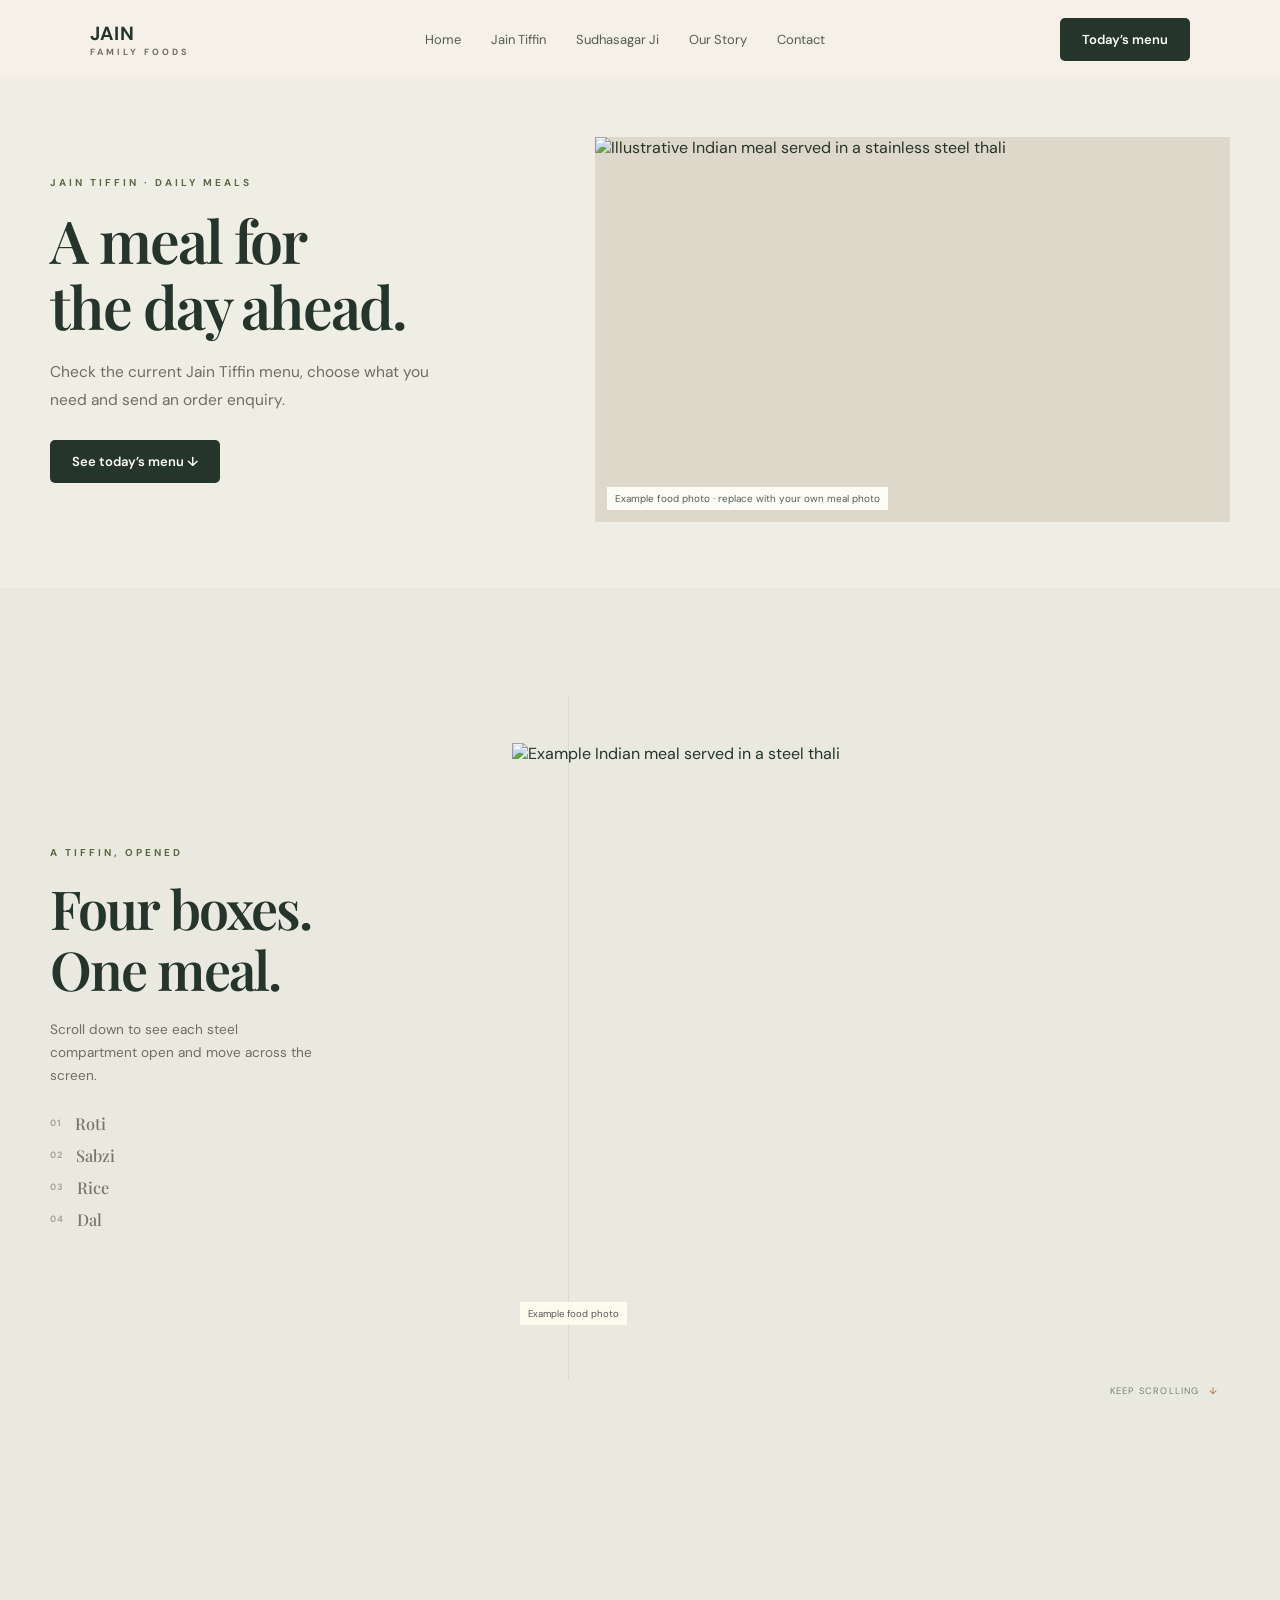
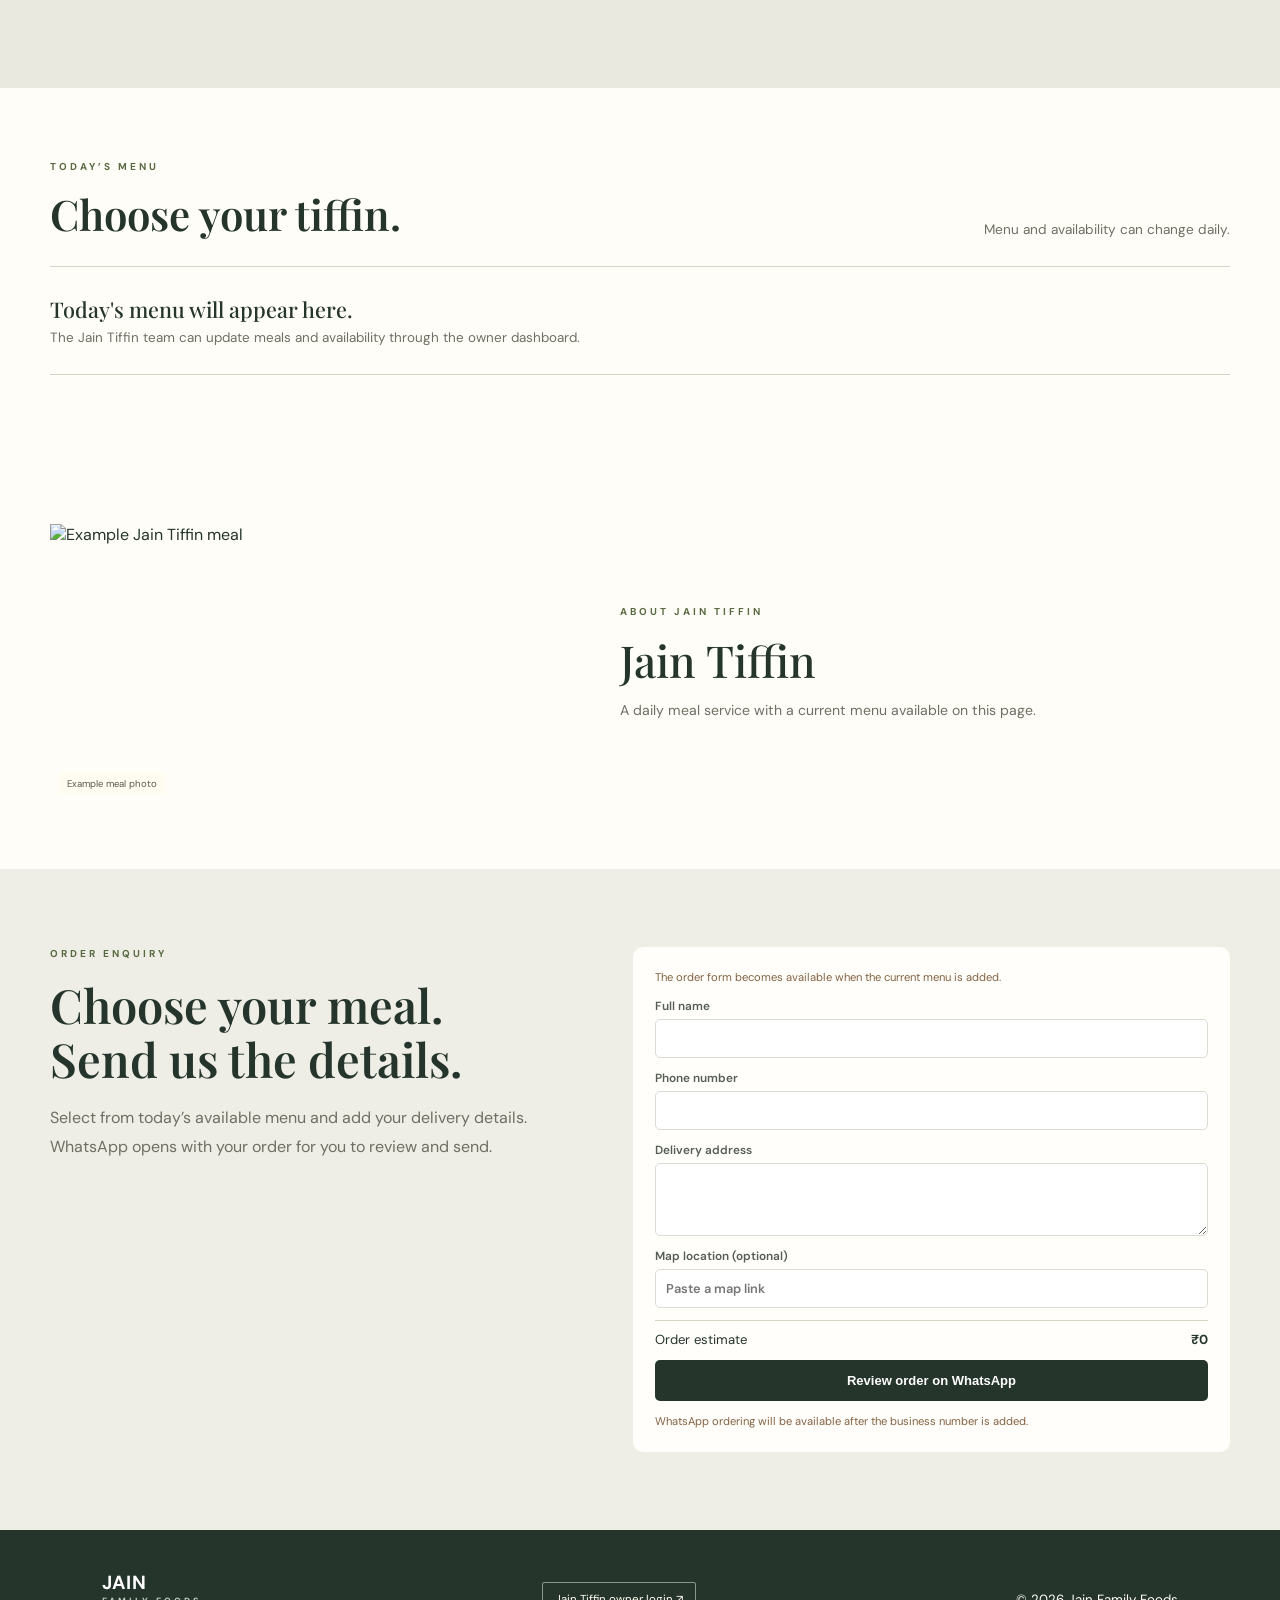
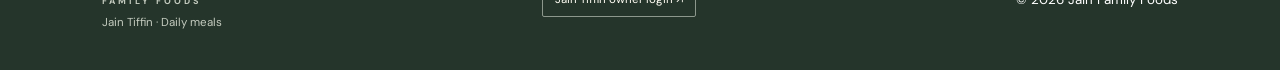
==== jain-tiffin.html @ 69a18ef7 "Build Jain Family Foods storefront and owner dashboards" ====
<!doctype html>
<html lang="en"><head><meta charset="utf-8"><meta name="viewport" content="width=device-width,initial-scale=1"><meta name="theme-color" content="#f5f1e8"><meta name="description" content="See the Jain Tiffin menu and send a meal enquiry."><title>Jain Tiffin | Jain Family Foods</title><link rel="stylesheet" href="styles.css"><script src="https://unpkg.com/@supabase/supabase-js@2"></script><script src="config.js"></script><script src="app.js" defer></script></head>
<body data-page="tiffin"><header class="navbar"><a class="logo" href="index.html">JAIN <span>FAMILY FOODS</span></a><button class="menu-toggle" type="button" aria-expanded="false" aria-controls="main-nav">Menu</button><nav id="main-nav" aria-label="Main navigation"><a href="index.html">Home</a><a href="jain-tiffin.html">Jain Tiffin</a><a href="products.html">Sudhasagar Ji</a><a href="story.html">Our Story</a><a href="contact.html">Contact</a></nav><a class="nav-button" href="#menu">Today’s menu</a></header>
<main>
  <section class="store-hero tiffin-hero"><div class="wrap store-hero-grid"><div><p class="eyebrow">JAIN TIFFIN · DAILY MEALS</p><h1 data-content="tiffin.hero_title">A meal for<br>the day ahead.</h1><p data-content="tiffin.hero_text">Check the current Jain Tiffin menu, choose what you need and send an order enquiry.</p><a class="primary-button" href="#menu">See today’s menu ↓</a></div><figure class="store-photo"><img data-content-image="tiffin.hero_image" src="https://images.unsplash.com/photo-1711153419402-336ee48f2138?auto=format&amp;fit=crop&amp;w=1400&amp;q=85" alt="Illustrative Indian meal served in a stainless steel thali" fetchpriority="high"><figcaption>Example food photo · replace with your own meal photo</figcaption></figure></div></section>
  <section class="scroll-feature" aria-label="Tiffin opening animation"><div class="scroll-feature-grid"><div class="scroll-copy"><p class="eyebrow">A TIFFIN, OPENED</p><h2>Four boxes.<br>One meal.</h2><p>Scroll down to see each steel compartment open and move across the screen.</p><ol class="tiffin-steps"><li data-scroll-step="0"><span>01</span>Roti</li><li data-scroll-step="1"><span>02</span>Sabzi</li><li data-scroll-step="2"><span>03</span>Rice</li><li data-scroll-step="3"><span>04</span>Dal</li></ol></div><div class="scroll-stage" id="tiffin-animation" aria-label="Scroll controlled 3D tiffin with four moving compartments"><canvas id="tiffin3d-canvas" aria-label="A stainless steel tiffin opens and its four food boxes travel across the screen"></canvas><figure class="tiffin-static-fallback"><img src="https://images.unsplash.com/photo-1711153419402-336ee48f2138?auto=format&amp;fit=crop&amp;w=1100&amp;q=85" alt="Example Indian meal served in a steel thali"><figcaption>Example food photo</figcaption></figure><p class="scroll-hint">KEEP SCROLLING <span>↓</span></p></div></div></section>
  <section class="section menu-section" id="menu"><div class="wrap"><div class="section-heading"><div><p class="eyebrow">TODAY’S MENU</p><h2>Choose your tiffin.</h2></div><p>Menu and availability can change daily.</p></div><div id="tiffin-menu" class="menu-grid"></div></div></section>
  <section class="brand-story-section"><div class="wrap brand-story-layout"><figure class="brand-story-figure"><img class="brand-story-photo" data-content-image="tiffin.story_image" src="https://images.unsplash.com/photo-1711153419402-336ee48f2138?auto=format&amp;fit=crop&amp;w=900&amp;q=85" alt="Example Jain Tiffin meal"><figcaption>Example meal photo</figcaption></figure><div><p class="eyebrow">ABOUT JAIN TIFFIN</p><h2 data-content="tiffin.story_title">Jain Tiffin</h2><p data-content="tiffin.story_text">A daily meal service with a current menu available on this page.</p></div></div></section>
  <section class="order-section" id="order"><div class="wrap order-layout"><div><p class="eyebrow">ORDER ENQUIRY</p><h2>Choose your meal.<br>Send us the details.</h2><p>Select from today’s available menu and add your delivery details. WhatsApp opens with your order for you to review and send.</p></div><form id="tiffin-order-form" class="order-form standalone-form"><div id="tiffin-order-lines"></div><label>Full name<input name="name" autocomplete="name" required></label><label>Phone number<input name="phone" type="tel" autocomplete="tel" required></label><label>Delivery address<textarea name="address" rows="3" autocomplete="street-address" required></textarea></label><label>Map location (optional)<input name="location" type="url" placeholder="Paste a map link"></label><div class="form-total"><span>Order estimate</span><strong id="tiffin-total">₹0</strong></div><button class="primary-button" type="submit" id="tiffin-checkout">Review order on WhatsApp</button><p class="form-note" id="tiffin-checkout-note">WhatsApp ordering will be available after the business number is added.</p></form></div></section>
</main><footer class="site-footer"><div><a class="logo" href="index.html">JAIN <span>FAMILY FOODS</span></a><p>Jain Tiffin · Daily meals</p></div><a class="footer-admin" href="jain-admin.html">Jain Tiffin owner login ↗</a><small>© <span data-year></span> Jain Family Foods</small></footer></body></html>
---- styles.css ----
@import url('https://fonts.googleapis.com/css2?family=DM+Sans:wght@400;500;600;700&family=Playfair+Display:wght@500;600;700&display=swap');

:root{--cream:#f8f5ed;--dark:#20382c;--green:#496b4e;--orange:#d58b4b;--muted:#77766e;--white:#fffefa}
*{margin:0;padding:0;box-sizing:border-box}
html{scroll-behavior:smooth}
body{background:var(--cream);color:var(--dark);font-family:'DM Sans',sans-serif}
a{color:inherit;text-decoration:none}
.navbar{min-height:78px;padding:18px 7%;display:flex;justify-content:space-between;align-items:center;gap:24px}
.logo{font-weight:700;font-size:19px;letter-spacing:1px}
.logo span{display:block;font-size:9px;letter-spacing:3px;color:var(--muted)}
.navbar nav{display:flex;gap:30px;font-size:13px;color:#555c52}
.navbar nav a:hover,.text-button:hover{color:var(--orange)}
.nav-button,.primary-button,.card-button{display:inline-block;padding:13px 22px;background:var(--dark);color:white;border-radius:5px;font-size:13px;font-weight:600;transition:background .2s,transform .2s}
.nav-button:hover,.primary-button:hover,.card-button:hover{background:var(--green);transform:translateY(-1px)}
.menu-toggle{display:none}
.hero{min-height:570px;padding:70px 10%;display:grid;grid-template-columns:1.1fr .9fr;align-items:center;gap:50px}
.eyebrow{font-size:10px;font-weight:700;letter-spacing:3px;color:var(--green);margin-bottom:18px}
.hero h1,.intro h2,.story h2{font-family:'Playfair Display',serif;font-weight:600;font-size:clamp(42px,5vw,68px);line-height:1.12}
.hero h1 span{color:var(--green)}
.hero-description{color:var(--muted);max-width:440px;line-height:1.9;margin:25px 0 30px;font-size:15px}
.hero-actions{display:flex;align-items:center;gap:25px;flex-wrap:wrap}
.text-button{font-size:13px;font-weight:700}
.hero-art{min-height:360px;position:relative;display:grid;place-items:center}
.food-circle{width:min(300px,75vw);height:min(300px,75vw);border-radius:50%;background:#e7dfca;display:flex;flex-direction:column;align-items:center;justify-content:center;gap:12px;box-shadow:0 20px 60px #263b2b12}
.food-emoji{font-size:125px;line-height:1.2}
.food-circle span{font-size:11px;color:var(--muted)}
.floating-note{position:absolute;padding:13px 19px;border-radius:30px;background:white;box-shadow:0 10px 30px #263b2b15;font-size:12px;font-weight:600}
.note-one{top:65px;right:0}.note-two{bottom:65px;left:0}
.intro{padding:95px 10%;background:var(--white);text-align:center}
.intro h2,.story h2{font-size:clamp(32px,4vw,46px)}
.intro>p:not(.eyebrow){color:var(--muted);margin-top:14px}
.brand-grid{margin-top:50px;display:grid;grid-template-columns:1fr 1fr;gap:25px;text-align:left}
.brand-card{border-radius:12px;padding:35px;min-height:330px}
.tiffin-card{background:#f2eee2}.products-card{background:#eaf0e7}
.brand-image{font-size:65px;margin-bottom:25px}
.brand-card h3{font-family:'Playfair Display',serif;font-size:29px;margin-bottom:12px}
.brand-card>p:not(.eyebrow){color:var(--muted);line-height:1.7;font-size:14px;margin-bottom:24px}
.card-button{background:var(--green)}
.story{padding:100px 12%;display:grid;grid-template-columns:.8fr 1.2fr;align-items:center;gap:70px}
.story-visual{height:260px;border-radius:12px;background:#e6e2d2;display:grid;place-items:center;font-size:100px}
.story h2{margin-bottom:20px}
.story p:not(.eyebrow){color:var(--muted);line-height:1.9;margin-bottom:22px}
footer{padding:35px 8%;background:var(--dark);color:white;display:flex;justify-content:space-between;align-items:center;gap:20px}
footer .logo span,footer p{color:#c4cbbf}footer p{font-size:12px}
.sr-only{position:absolute;width:1px;height:1px;padding:0;margin:-1px;overflow:hidden;clip:rect(0,0,0,0);white-space:nowrap;border:0}
.simple-page{min-height:65vh;padding:100px 10%;display:grid;place-items:center;text-align:center}
.simple-page-content{max-width:650px}.simple-page h1{font:600 clamp(36px,5vw,58px)/1.15 'Playfair Display',serif;margin-bottom:18px}.simple-page p:not(.eyebrow){color:var(--muted);line-height:1.8;margin:0 auto 28px;max-width:480px}
@media(max-width:800px){.navbar{flex-wrap:wrap}.navbar nav{order:3;width:100%;justify-content:center;flex-wrap:wrap;gap:16px}.hero{grid-template-columns:1fr;padding:60px 8%;text-align:center}.hero-description{margin:25px auto 30px}.hero-actions{justify-content:center}.hero-art{min-height:320px}.brand-grid,.story{grid-template-columns:1fr}.story{padding:70px 8%;gap:35px}.story-visual{max-width:420px;width:100%;margin:auto}footer{flex-direction:column;text-align:center}}
@media(max-width:520px){.navbar{padding:16px 6%;gap:12px}.logo{font-size:16px}.nav-button{padding:10px 14px}.navbar nav{gap:8px 17px;font-size:12px}.hero{padding:55px 7%;gap:15px}.hero h1{font-size:clamp(40px,12vw,56px)}.hero-art{min-height:290px}.food-circle{width:235px;height:235px}.food-emoji{font-size:95px}.note-one{top:28px;right:0}.note-two{bottom:30px;left:0}.intro{padding:68px 7%}.intro h2,.story h2{font-size:34px}.brand-grid{margin-top:34px;gap:16px}.brand-card{padding:25px;min-height:300px}.brand-image{margin-bottom:17px}.story{padding:65px 7%}.story-visual{height:210px;font-size:82px}.simple-page{padding:70px 7%}}

/* Storefront and order components */
.store-hero{padding:62px 0;background:#eef0e7}.products-hero{background:#f4e8da}.store-hero-grid{display:grid;grid-template-columns:1fr 1fr;align-items:center;gap:7%}.store-hero h1{font:600 clamp(42px,5.4vw,66px)/1.08 'Playfair Display',serif;letter-spacing:-.04em}.store-hero h1 em{color:var(--green);font-weight:500}.store-hero-grid>div:first-child>p:not(.eyebrow){max-width:450px;color:var(--muted);line-height:1.8;margin:20px 0 25px}.store-illustration{min-height:320px;display:grid;place-items:center;position:relative;border-radius:12px;background:#e4e7d9;font-size:110px}.pantry-illustration{background:#f1dfcf}.pantry-illustration span,.pantry-illustration i{position:absolute;font-style:normal;font-size:55px}.pantry-illustration span{right:15%;top:18%}.pantry-illustration i{left:14%;bottom:12%}.tiffin-stack{position:relative;width:235px;height:245px;display:flex;flex-direction:column;align-items:center;justify-content:flex-end;filter:drop-shadow(0 18px 18px #354b3320)}.tiffin-lid{position:absolute;top:5px;width:222px;height:46px;border-radius:50%;background:linear-gradient(180deg,#fff 0%,#cbd1cb 42%,#89938e 65%,#e8ebe6 100%);z-index:4;transform:rotate(-7deg);transform-origin:12% 100%;transition:transform .5s}.tiffin-lid:before{content:"";position:absolute;width:48px;height:12px;border-radius:50%;background:#f7f8f5;top:-7px;left:87px;box-shadow:inset 0 -3px 3px #8e9992}.tiffin-lid span{position:absolute;inset:6px 14px;border-radius:50%;border:1px solid #f9faf8}.tiffin-tier{height:50px;width:205px;margin-top:-4px;border-radius:10px 10px 50% 50%;background:linear-gradient(90deg,#87918b,#f6f7f4 22%,#b4bcb7 54%,#f8f9f6 79%,#87918b);border:2px solid #9ca69f;display:flex;align-items:center;justify-content:center;gap:15px;position:relative;color:#425149;font-size:11px;letter-spacing:2px}.tiffin-tier i{font-style:normal;font-size:24px}.tier-two{width:220px}.tier-three{width:233px}.tiffin-base{height:24px;width:228px;background:linear-gradient(#e8ebe8,#a8b0aa);border-radius:0 0 50% 50%;margin-top:-3px}.tiffin-spark{position:absolute;color:#bc7955;font-size:22px}.spark-a{top:22%;left:14%}.spark-b{bottom:15%;right:15%}.demo-banner{padding:11px max(24px,calc((100vw - 1180px)/2));background:#fff1d9;color:#73522e;display:flex;gap:12px;align-items:center;font-size:.78rem}.demo-banner strong{white-space:nowrap}.section{padding-top:72px;padding-bottom:84px}.section-heading{display:flex;justify-content:space-between;align-items:end;margin-bottom:28px}.section-heading h2{font:600 clamp(30px,4vw,44px)/1.12 'Playfair Display',serif}.section-heading>p{color:var(--muted);font-size:.85rem}.filter-row{display:flex;gap:8px;flex-wrap:wrap;margin-bottom:24px}.filter-chip{border:1px solid #cfd4c8;background:transparent;color:var(--dark);padding:8px 13px;border-radius:30px;font:600 .75rem 'DM Sans',sans-serif;cursor:pointer}.filter-chip.active,.filter-chip:hover{background:var(--dark);border-color:var(--dark);color:white}.product-grid{display:grid;grid-template-columns:repeat(3,1fr);gap:18px}.product-card{background:#fffefa;border:1px solid #eeede6;border-radius:10px;overflow:hidden}.product-image{height:170px;background:#eff1e8;display:grid;place-items:center;font-size:65px;position:relative}.product-card:nth-child(3n+2) .product-image{background:#f2e8dc}.product-image span{position:absolute;left:12px;bottom:12px;background:#fffefa;border-radius:20px;padding:5px 9px;font-size:.62rem;font-weight:700;color:var(--green)}.product-info{padding:17px}.product-info h3,.menu-card h3{font:600 1.3rem 'Playfair Display',serif}.product-info>p{color:var(--muted);font-size:.8rem;margin:5px 0 11px}.product-info details{font-size:.72rem;color:#6c736a;margin-bottom:13px}.product-info summary{cursor:pointer;color:var(--green);font-weight:700}.product-info details p{margin-top:6px}.product-info label{display:block;font-size:.68rem;color:var(--muted);margin:9px 0}.product-info select,.order-form input,.order-form textarea,.order-form select{width:100%;padding:10px;border:1px solid #d9dcd3;border-radius:5px;background:white;color:var(--dark);font:inherit;font-size:.8rem}.product-info .card-button{border:0;cursor:pointer;width:100%;margin-top:4px}.cart-open{border:1px solid var(--green);background:transparent;border-radius:25px;padding:8px 13px;color:var(--green);font-weight:700;cursor:pointer}.cart-open span{display:inline-grid;place-items:center;background:var(--green);color:white;width:20px;height:20px;border-radius:50%;font-size:.7rem;margin-left:4px}.cart-drawer{position:fixed;z-index:20;top:0;right:0;width:min(460px,100%);height:100dvh;background:var(--paper);padding:22px;overflow:auto;transform:translateX(102%);transition:transform .25s;box-shadow:-10px 0 40px #17251b20}.cart-drawer.is-open{transform:translateX(0)}.drawer-backdrop{position:fixed;z-index:19;inset:0;background:#17251b70;opacity:0;pointer-events:none;transition:opacity .2s}.drawer-backdrop.is-open{opacity:1;pointer-events:auto}.drawer-open{overflow:hidden}.cart-head{display:flex;justify-content:space-between;align-items:center;border-bottom:1px solid var(--line);padding-bottom:14px}.cart-head h2{font:600 1.8rem 'Playfair Display',serif}.cart-close{border:0;background:transparent;font-size:2rem;cursor:pointer;color:var(--muted)}.cart-item{padding:15px 0;border-bottom:1px solid var(--line);display:grid;grid-template-columns:1fr auto;gap:8px}.cart-item>div:first-child{display:grid}.cart-item small{color:var(--muted);font-size:.72rem}.cart-item>strong{grid-column:2;grid-row:1;font-size:.85rem}.cart-item-actions{grid-column:1 / -1;display:flex;align-items:center;gap:9px}.cart-item-actions button{border:1px solid #d0d4ca;background:white;border-radius:4px;padding:3px 9px;cursor:pointer}.cart-item-actions .remove-item{margin-left:auto;border:0;background:transparent;color:#944d3b}.empty-cart{color:var(--muted);font-size:.85rem;padding:25px 0}.cart-summary{padding:16px 0;border-bottom:1px solid var(--line);display:grid;gap:8px;font-size:.82rem}.cart-summary>div{display:flex;justify-content:space-between;gap:12px}.cart-summary .grand-total{font-weight:700;border-top:1px solid var(--line);padding-top:10px;margin-top:4px}.order-form{display:grid;gap:12px;margin-top:18px}.order-form label{display:grid;gap:5px;color:#555e54;font-weight:600;font-size:.74rem}.order-form .primary-button{border:0;cursor:pointer;text-align:center}.form-note{font-size:.7rem;line-height:1.5;color:#846343}.story-compact{background:var(--white);padding:64px 0}.menu-section{background:var(--white)}.menu-grid{display:grid;grid-template-columns:repeat(3,1fr);gap:18px}.menu-card{background:#f2eee2;border-radius:10px;padding:18px;display:grid;grid-template-columns:68px 1fr;gap:12px;align-items:center}.menu-art{height:68px;width:68px;border-radius:50%;display:grid;place-items:center;background:#fffefa;font-size:35px;grid-row:span 2}.menu-card-copy{align-self:end}.menu-portion{color:var(--green);font-size:.62rem;font-weight:700;text-transform:uppercase;letter-spacing:.08em}.menu-card h3{margin:4px 0}.menu-card-copy>p:not(.menu-portion){font-size:.72rem;color:var(--muted);line-height:1.5}.menu-card-copy strong{display:block;margin-top:6px;font-size:.85rem}.menu-card>.text-button{grid-column:2;justify-self:start;font-size:.72rem;margin-top:4px}.scroll-feature{padding:84px 0;background:#e6e9df}.scroll-feature-grid{display:grid;grid-template-columns:.8fr 1.2fr;gap:7%;align-items:center}.scroll-copy h2,.why-section h2,.order-section h2{font:600 clamp(32px,4vw,47px)/1.15 'Playfair Display',serif}.scroll-copy>p:not(.eyebrow),.order-layout>div>p:not(.eyebrow){color:var(--muted);line-height:1.8;margin-top:18px}.scroll-stage{min-height:380px;position:relative;display:grid;place-items:center;background:#eef0e9;border-radius:12px;--open:0}.animated-tiffin{position:relative;height:280px;width:270px;display:flex;align-items:center;flex-direction:column;justify-content:flex-end;filter:drop-shadow(0 14px 14px #283b2920)}.animated-lid{position:absolute;z-index:5;width:250px;height:45px;top:12px;border-radius:50%;background:linear-gradient(#fff,#b8c2bc 55%,#eef2ee);border:3px solid #aeb8b1;transform:translateY(calc(var(--open)*-68px)) rotate(calc(var(--open)*-22deg));transform-origin:12% 100%;transition:transform .08s linear}.lid-knob{position:absolute;left:46%;top:-12px;width:25px;height:13px;background:#e5eae6;border:2px solid #aeb8b1;border-radius:50%}.animated-layer{position:absolute;left:50%;width:224px;height:54px;border-radius:8px 8px 50% 50%;border:3px solid #aeb8b1;background:linear-gradient(90deg,#abb5af,#fff 28%,#c7d0ca 58%,#fff 82%,#abb5af);display:flex;align-items:center;justify-content:center;gap:10px;color:#3c5145;opacity:calc(.35 + var(--open)*.65);transition:transform .08s linear;transform:translate(-50%,calc(var(--open)*var(--rise,0px)))}.animated-layer span{font-size:24px}.animated-layer small{font-size:.6rem;font-weight:700;letter-spacing:.13em}.layer-dal{top:75px;--rise:-18px;z-index:4}.layer-rice{top:123px;--rise:-8px;z-index:3;width:238px}.layer-sabzi{top:171px;--rise:5px;z-index:2;width:250px}.layer-roti{top:219px;--rise:13px;z-index:1;width:260px}.animated-base{position:absolute;bottom:0;width:255px;height:20px;border-radius:0 0 50% 50%;background:linear-gradient(#eef1ed,#aab4ad)}.scroll-hint{position:absolute;bottom:14px;right:18px;color:#778074;font-size:.58rem;letter-spacing:.13em}.scroll-hint span{color:var(--orange);margin-left:5px}.why-section{padding:76px 0}.why-grid{display:grid;grid-template-columns:repeat(3,1fr);gap:22px;margin-top:30px}.why-grid article{border-top:1px solid var(--line);padding:18px 15px 0 0}.why-grid article>span{font-size:.68rem;color:var(--orange);font-weight:700}.why-grid h3{font:600 1.2rem 'Playfair Display',serif;margin:10px 0 5px}.why-grid p{color:var(--muted);font-size:.8rem}.order-section{padding:78px 0;background:#eef0e7}.order-layout{display:grid;grid-template-columns:.9fr 1.1fr;gap:8%;align-items:start}.standalone-form{padding:22px;background:#fffefa;border-radius:10px;margin:0}.order-item{border:1px solid #e0e2d9;border-radius:6px;padding:10px;margin:0}.order-item legend{padding:0 5px;font-size:.76rem;font-weight:700}.order-item legend span{color:var(--green);margin-left:5px}.order-controls{display:grid;grid-template-columns:1fr 1.4fr .8fr;gap:8px}.order-controls label{font-size:.64rem}.form-total{display:flex;justify-content:space-between;border-top:1px solid var(--line);padding-top:10px;font-size:.82rem}.page-footer-space{padding-bottom:50px}
@media(max-width:800px){.store-hero-grid{grid-template-columns:1fr;gap:22px}.store-illustration{min-height:270px}.product-grid{grid-template-columns:repeat(2,1fr)}.menu-grid{grid-template-columns:1fr}.scroll-feature-grid{grid-template-columns:1fr;gap:25px}.scroll-stage{min-height:350px}.order-layout{grid-template-columns:1fr;gap:25px}.why-grid{gap:12px}.menu-card{grid-template-columns:72px 1fr}}
@media(max-width:520px){.store-hero{padding:43px 0}.store-hero h1{font-size:42px}.store-illustration{min-height:235px;font-size:90px}.tiffin-stack{transform:scale(.85)}.demo-banner{align-items:flex-start;flex-direction:column;gap:2px;font-size:.7rem}.section{padding-top:54px;padding-bottom:62px}.section-heading{display:block}.section-heading>p{margin-top:8px}.product-grid{grid-template-columns:1fr}.product-image{height:155px}.filter-row{gap:6px}.filter-chip{font-size:.68rem;padding:7px 10px}.cart-drawer{padding:17px}.scroll-feature{padding:58px 0}.scroll-stage{min-height:315px}.animated-tiffin{transform:scale(.82)}.scroll-copy h2,.why-section h2,.order-section h2{font-size:34px}.why-section{padding:58px 0}.why-grid{grid-template-columns:1fr;gap:15px}.why-grid article{padding-top:12px}.order-section{padding:57px 0}.standalone-form{padding:15px}.order-controls{grid-template-columns:1fr 1fr}.order-controls label:last-child{grid-column:2}.story-compact{padding:52px 0}}
@media(prefers-reduced-motion:reduce){html{scroll-behavior:auto}*,*::before,*::after{transition:none!important;animation:none!important}.animated-lid{transform:translateY(-45px) rotate(-16deg)}.animated-layer{opacity:1}}
.scroll-stage canvas{position:absolute;inset:0;width:100%;height:100%;z-index:2}.tiffin-static-fallback{z-index:1}.scroll-stage.has-3d .tiffin-static-fallback{display:none}.scroll-stage.has-3d .scroll-hint{z-index:3}.product-card[hidden]{display:none}
.story-layout{display:grid;grid-template-columns:1fr 1fr;align-items:center;gap:45px}.contact-form{max-width:520px;margin:30px auto 0;text-align:left}.contact-form .primary-button{width:100%}
@media(max-width:800px){.story-layout{grid-template-columns:1fr;gap:18px}}
.admin-page{min-height:100vh}.admin-label{font-size:.7rem;letter-spacing:.16em;color:var(--green);font-weight:700}.admin-wrap{width:min(1100px,calc(100% - 48px));margin:54px auto 80px}.admin-login{max-width:490px;margin:70px auto;padding:34px;background:#fffefa;border:1px solid var(--line);border-radius:10px}.admin-login h1,.admin-head h1{font:600 clamp(30px,4vw,44px)/1.15 'Playfair Display',serif}.admin-login>p:not(.eyebrow){color:var(--muted);font-size:.85rem;margin:12px 0 20px}.admin-dashboard[hidden],.admin-login[hidden]{display:none}.admin-head{display:flex;justify-content:space-between;align-items:center;margin-bottom:25px}.admin-head .card-button{border:0;cursor:pointer}.admin-tabs{display:flex;gap:8px;margin-bottom:20px}.admin-layout{display:grid;grid-template-columns:minmax(300px,.8fr) 1.2fr;gap:25px;align-items:start}.admin-editor,.admin-list{background:#fffefa;border:1px solid var(--line);border-radius:9px;padding:20px}.admin-editor h2,.admin-list h2{font:600 1.5rem 'Playfair Display',serif;margin-bottom:14px}.admin-editor label[hidden]{display:none}.editor-row{display:grid;grid-template-columns:1fr 1fr;gap:12px}.check-row{display:flex!important;align-items:center;gap:9px!important}.check-row input{width:auto}.editor-actions,.admin-item-buttons{display:flex;gap:8px;align-items:center}.admin-item{display:flex;justify-content:space-between;gap:12px;align-items:center;border-top:1px solid var(--line);padding:13px 0}.admin-item strong{font-size:.86rem}.admin-item p{color:var(--muted);font-size:.72rem}.admin-item-buttons button{font-size:.65rem;padding:6px 9px}.danger-chip{color:#914c3d;border-color:#d7bbb4}.admin-error{color:#a23d30;font-size:.83rem}
.footer-admin{display:inline-block;margin-top:7px;color:#c4cbbf;font-size:.67rem;border-bottom:1px solid #8e9b8e}
@media(max-width:800px){.admin-layout{grid-template-columns:1fr}.admin-wrap{margin-top:35px}.admin-list{order:2}}
.hero{min-height:560px;padding-top:55px;padding-bottom:65px;gap:7%}.hero h1{font-size:clamp(44px,5.2vw,66px);letter-spacing:-.035em}.hero-description{font-size:16px;max-width:400px}.hero-photo-wrap{height:430px;min-height:0;overflow:hidden;border-radius:4px;background:#d9d4c8}.hero-photo{width:100%;height:100%;object-fit:cover;display:block}.photo-credit{position:absolute;left:12px;bottom:12px;padding:5px 8px;background:#fffefaeb;color:#526052;font-size:.62rem;letter-spacing:.03em}.food-circle,.floating-note{display:none}
.intro{padding-top:80px;padding-bottom:88px}.intro h2{font-size:clamp(34px,4vw,48px)}.brand-grid{gap:18px}.brand-card.photo-card{height:350px;min-height:0;padding:0;border-radius:4px;position:relative;display:flex;flex-direction:column;justify-content:space-between;overflow:hidden;color:#fff;background:#425044}.photo-card>img{position:absolute;inset:0;width:100%;height:100%;object-fit:cover;transition:transform .55s ease}.photo-card:hover>img{transform:scale(1.035)}.photo-card:after{content:"";position:absolute;inset:0;background:linear-gradient(180deg,#10171248 0%,transparent 34%,#101712a8 100%)}.photo-card .card-label,.photo-card .photo-card-title{z-index:1;position:relative}.photo-card .card-label{align-self:flex-start;margin:18px 0 0 18px;background:#f7f5efed;color:#26392d;padding:6px 9px;font:700 .62rem 'DM Sans',sans-serif;letter-spacing:.11em}.photo-card .photo-card-title{display:flex;align-items:end;justify-content:space-between;padding:18px 20px;font:500 clamp(1.55rem,2.6vw,2.15rem) 'Playfair Display',serif}.photo-card-title b{font:400 1.3rem 'DM Sans',sans-serif;color:#efd2b1}.story{padding-top:85px;padding-bottom:85px}.story-photo{width:100%;height:300px;object-fit:cover;border-radius:3px}.story h2{font-size:clamp(32px,4vw,45px)}
.store-hero{background:var(--paper);padding:58px 0 66px}.products-hero{background:#f1eee7}.store-hero-grid{grid-template-columns:.83fr 1.17fr;gap:8%}.store-hero h1{font-size:clamp(40px,4.7vw,59px);line-height:1.12;letter-spacing:-.035em}.store-hero-grid>div:first-child>p:not(.eyebrow){max-width:390px;font-size:.97rem}.store-photo{height:385px;position:relative;margin:0;overflow:hidden;background:#ded8ca}.store-photo img{display:block;width:100%;height:100%;object-fit:cover}.store-photo figcaption{position:absolute;left:12px;bottom:12px;background:#fffefaeb;padding:5px 8px;color:#526052;font-size:.62rem}.demo-banner{display:none}.section-heading h2{font-size:clamp(31px,3.8vw,42px)}.filter-chip{border-radius:3px;padding:9px 14px}.product-card{border-radius:3px;box-shadow:none}.product-image{height:190px}.product-info{padding:18px}.product-info .card-button,.card-button{border-radius:3px}.menu-card{border-radius:3px}.menu-art{border-radius:3px}.catalogue-empty{grid-column:1/-1;padding:28px 0;border-top:1px solid var(--line);border-bottom:1px solid var(--line);color:var(--muted)}.catalogue-empty h3{font:500 1.35rem 'Playfair Display',serif;color:var(--dark);margin-bottom:6px}.catalogue-empty p{font-size:.84rem}.story-compact{background:#eeeee6}.why-section{background:#f7f5ef}.order-section{background:#eeeee6}
@media(max-width:800px){.hero-photo-wrap{height:350px}.brand-card.photo-card{height:310px}.store-hero-grid{grid-template-columns:1fr 1fr;gap:5%}.store-photo{height:320px}}
@media(max-width:620px){.hero{padding-top:45px;padding-bottom:52px}.hero-photo-wrap{height:270px}.brand-card.photo-card{height:280px}.intro{padding-top:58px;padding-bottom:65px}.story{padding-top:60px;padding-bottom:60px}.story-photo{height:230px}.store-hero-grid{grid-template-columns:1fr;gap:24px}.store-photo{height:260px}.store-hero{padding:44px 0 48px}.product-image{height:175px}}
.store-hero-grid,.store-hero-grid>*{min-width:0}.store-photo{width:100%;max-width:100%}.store-photo img{min-width:0}
.wrap{width:min(1180px,calc(100% - 96px));margin-inline:auto}
@media(max-width:620px){.wrap{width:calc(100% - 40px)}}

/* Grounded, family-run storefront layout */
:root{--cream:#f5f1e8;--dark:#25352b;--green:#596a42;--orange:#a85e3b;--muted:#706e63;--white:#fffdf8;--paper:#f5f1e8;--line:#d8d3c7}
.home-page{background:#f5f1e8}.home-nav{border-bottom:1px solid #ded8cb;min-height:82px}.home-nav-note{font-size:.72rem;color:#747365}
.home-lead{min-height:590px;padding:54px max(7%,calc((100vw - 1180px)/2)) 70px;display:grid;grid-template-columns:1fr 1fr;gap:5%;align-items:center}
.home-lead-copy{padding:25px 0}.home-lead h1{font:500 clamp(40px,4.4vw,62px)/1.04 'Playfair Display',Georgia,serif;letter-spacing:-.045em;color:#29372d}
.home-lead-text{max-width:390px;color:#706e63;font-size:.98rem;line-height:1.75;margin:20px 0 26px}.home-scroll-link{font-size:.78rem;font-weight:700;border-bottom:1px solid #9a9a87;padding-bottom:7px;display:inline-flex;gap:16px}.home-scroll-link span{color:var(--orange)}
.home-lead-photo{height:440px;position:relative;margin:0;overflow:hidden;background:#ded8ca}.home-lead-photo img{width:100%;height:100%;object-fit:cover;display:block}.home-lead-photo figcaption,.photo-note{position:absolute;left:10px;bottom:10px;padding:5px 8px;background:#fffdf0e8;color:#59594f;font:500 .62rem 'DM Sans',sans-serif}
.businesses-section{padding:70px max(7%,calc((100vw - 1180px)/2)) 90px;background:#fffdf8}.businesses-heading{display:flex;align-items:end;justify-content:space-between;gap:24px;border-bottom:1px solid #ded8cb;padding-bottom:20px}.businesses-heading h2,.home-story h2{font:500 clamp(30px,4vw,44px)/1.12 'Playfair Display',Georgia,serif;letter-spacing:-.03em}.businesses-heading>p{color:var(--muted);font-size:.8rem}.business-choice-grid{display:grid;grid-template-columns:1fr 1fr;gap:35px;margin-top:30px}.business-choice{display:grid;grid-template-columns:1fr 1fr;min-width:0;border-bottom:1px solid #d9d5cb;align-items:stretch}.business-photo{height:260px;position:relative;display:block;overflow:hidden;background:#e5dfd4}.business-photo img{width:100%;height:100%;object-fit:cover;display:block;transition:transform .4s}.business-photo:hover img{transform:scale(1.025)}.business-copy{padding:23px 20px;display:flex;flex-direction:column;align-items:flex-start}.business-copy .eyebrow{font-size:.58rem;letter-spacing:1.8px;margin-bottom:12px}.business-copy h3{font:500 clamp(1.35rem,2vw,1.8rem)/1.15 'Playfair Display',Georgia,serif;margin-bottom:10px}.business-copy>p:not(.eyebrow){color:#706e63;font-size:.78rem;line-height:1.65}.business-link{margin-top:auto;padding-top:18px;display:inline-flex;gap:15px;font-size:.75rem;font-weight:700;color:#394a39}.business-link span{color:var(--orange)}
.home-story{padding:64px max(7%,calc((100vw - 1180px)/2));display:grid;grid-template-columns:.85fr 1.15fr auto;gap:38px;align-items:center}.home-story>p{max-width:520px;color:var(--muted);font-size:.83rem;line-height:1.75}
.home-footer{padding:34px max(7%,calc((100vw - 1180px)/2));align-items:end}.home-footer>div:first-child p{color:#c4cbbf;font-size:.72rem;margin-top:9px}.footer-admins{display:flex;align-items:center;gap:18px;flex-wrap:wrap}.footer-admins span{width:100%;font-size:.55rem;letter-spacing:.16em;color:#c4cbbf}.footer-admins a,.footer-admin{font-size:.72rem;color:#fffdf4;border-bottom:1px solid #8c978c;padding-bottom:4px}
.footer-admins a,.footer-admin{display:inline-block;border:1px solid #8c978c;padding:9px 12px;border-radius:2px;text-decoration:none}.footer-admins a:hover,.footer-admin:hover{background:#35503c;color:white}
body[data-page="products"],body.admin-page[data-business="products"]{--dark:#433126;--green:#94543a;--orange:#bb783f;--paper:#f4ecdf;--cream:#f4ecdf}.products-hero{background:#eee4d6}.products-hero .primary-button{background:#70452f}.products-hero .primary-button:hover{background:#94543a}
.scroll-feature{height:300vh;padding:0;background:#e9e9df;position:relative}.scroll-feature-grid{position:sticky;top:0;width:min(1180px,calc(100% - 96px));height:100vh;min-height:620px;margin:0 auto;grid-template-columns:.68fr 1.32fr;gap:4%;align-items:center;overflow:hidden}.scroll-copy{z-index:3;max-width:310px}.scroll-copy h2{font-size:clamp(36px,4.2vw,56px);letter-spacing:-.035em}.scroll-copy>p:not(.eyebrow){font-size:.85rem;line-height:1.7;max-width:270px}.tiffin-steps{list-style:none;margin:25px 0 0;padding:0;display:grid;gap:10px}.tiffin-steps li{display:flex;gap:13px;align-items:center;color:#77766e;font:500 1.02rem 'Playfair Display',Georgia,serif;transition:color .2s,transform .2s}.tiffin-steps li span{font:700 .57rem 'DM Sans',sans-serif;color:#aaa596;letter-spacing:.1em}.tiffin-steps li.is-active{color:#314432;transform:translateX(5px)}.tiffin-steps li.is-active span{color:#a85e3b}
.scroll-stage{width:100%;height:min(82vh,780px);min-height:520px;border-radius:0;background:transparent;overflow:visible;--open:0}.scroll-stage canvas{position:absolute;inset:0;width:100%;height:100%;z-index:2}.tiffin-static-fallback{position:absolute;inset:10% 4%;overflow:hidden}.tiffin-static-fallback img{width:100%;height:100%;object-fit:cover;display:block}.tiffin-static-fallback figcaption{position:absolute;bottom:8px;left:8px;background:#fffdf0e8;padding:5px 8px;font-size:.6rem;color:#555}.scroll-hint{z-index:3;bottom:10px;right:12px}.scroll-feature-grid:after{content:"";position:absolute;right:0;top:12%;width:56%;height:76%;border-left:1px solid #d2d2c6;pointer-events:none;opacity:.6}
.store-hero{background:#efeee5}.products-hero{background:#f0e8db}.store-photo{border-radius:0}.store-photo img{filter:saturate(.9)}.site-footer{min-height:140px;gap:22px}.site-footer>div p{color:#c4cbbf;font-size:.72rem;margin-top:8px}.footer-admin{margin:0}
@media(max-width:850px){.home-lead{min-height:auto;padding-top:48px;grid-template-columns:.9fr 1.1fr;gap:4%}.home-lead-photo{height:360px}.business-choice-grid{gap:20px}.business-choice{grid-template-columns:1fr}.business-photo{height:235px}.business-copy{min-height:200px;padding:20px 0}.home-story{grid-template-columns:1fr 1.2fr}.home-story .business-link{grid-column:1/-1;padding-top:0}.scroll-feature-grid{grid-template-columns:.72fr 1.28fr;min-height:560px}.scroll-stage{min-height:450px;height:75vh}}
@media(max-width:620px){.home-nav-note{display:none}.home-lead{grid-template-columns:1fr;padding:36px 20px 48px;gap:25px}.home-lead-copy{padding:0}.home-lead h1{font-size:clamp(43px,12vw,58px)}.home-lead-photo{height:270px}.home-lead-photo figcaption{font-size:.55rem}.businesses-section{padding:52px 20px 62px}.businesses-heading{display:block}.businesses-heading>p{margin-top:8px}.business-choice-grid{grid-template-columns:1fr;gap:26px}.business-choice{grid-template-columns:1fr 1fr}.business-photo{height:220px}.business-copy{min-height:220px;padding:17px 14px}.business-copy h3{font-size:1.35rem}.home-story{grid-template-columns:1fr;gap:14px;padding:50px 20px}.home-story .business-link{grid-column:auto;padding-top:4px}.home-footer{align-items:flex-start;padding:28px 20px;gap:22px}.footer-admins{gap:12px 18px}.footer-admins span{margin-bottom:-3px}.home-footer small{margin-top:8px}.scroll-feature{height:280vh}.scroll-feature-grid{width:100%;height:100dvh;min-height:0;padding:24px 20px 14px;display:grid;grid-template-columns:1fr;grid-template-rows:auto 1fr;gap:0;align-content:start}.scroll-copy{max-width:none;align-self:start}.scroll-copy .eyebrow{margin-bottom:8px}.scroll-copy h2{font-size:35px}.scroll-copy>p:not(.eyebrow){max-width:320px;margin-top:8px;font-size:.76rem}.tiffin-steps{grid-template-columns:repeat(4,1fr);gap:3px;margin:12px 0 0}.tiffin-steps li{gap:4px;font-size:.8rem}.tiffin-steps li span{font-size:.48rem}.scroll-stage{width:100%;height:66dvh;min-height:0;align-self:stretch}.scroll-feature-grid:after{display:none}.site-footer{align-items:flex-start;flex-wrap:wrap;padding:28px 20px}.site-footer small{width:100%}}
@media(prefers-reduced-motion:reduce){.business-photo img{transition:none}}
.admin-panel{background:#fffdf8;border:1px solid #dfdbd0;padding:22px;margin:22px 0}.admin-panel h2,.admin-panel h3{font:500 1.35rem 'Playfair Display',Georgia,serif;margin-bottom:15px}.admin-content-form{display:grid;grid-template-columns:repeat(2,minmax(0,1fr));gap:12px 16px}.admin-content-form label{display:grid;gap:5px;color:#555e54;font-weight:600;font-size:.74rem}.admin-content-form input,.admin-content-form textarea{width:100%;padding:10px;border:1px solid #d9dcd3;border-radius:3px;background:white;color:var(--dark);font:inherit;font-size:.82rem}.admin-content-form textarea{resize:vertical}.admin-content-form button,.admin-content-form .form-note{grid-column:1/-1}.admin-content-form .primary-button{justify-self:start;cursor:pointer;border:0}.brand-story-section{padding:65px 0;background:#fffdf8}.brand-story-layout{display:grid;grid-template-columns:.9fr 1.1fr;align-items:center;gap:6%}.brand-story-layout h2{font:500 clamp(30px,4vw,44px)/1.1 'Playfair Display',Georgia,serif;margin-bottom:14px}.brand-story-layout>div>p:not(.eyebrow){max-width:580px;color:var(--muted);font-size:.88rem;line-height:1.8}.brand-story-figure{position:relative;margin:0}.brand-story-figure figcaption,.story-page-figure figcaption{position:absolute;left:9px;bottom:9px;background:#fffdf0e8;color:#59594f;padding:5px 8px;font-size:.6rem}.brand-story-photo{display:block;width:100%;height:280px;object-fit:cover}.story-page-lead{width:min(1180px,calc(100% - 96px));min-height:520px;margin:45px auto 65px;display:grid;grid-template-columns:1.05fr .95fr;align-items:center;gap:7%}.story-page-photo{width:100%;height:460px;object-fit:cover;display:block}.story-page-figure{position:relative;margin:0}.story-page-lead h1{font:500 clamp(38px,5vw,62px)/1.08 'Playfair Display',Georgia,serif;letter-spacing:-.035em}.story-page-lead>div>p:not(.eyebrow){color:var(--muted);font-size:.95rem;line-height:1.85;margin:17px 0 6px}.story-page-links{border-top:1px solid var(--line);display:grid;grid-template-columns:1fr 1fr;background:#fffdf8}.story-page-links>a{padding:28px max(7%,calc((100vw - 1180px)/2));display:grid;gap:8px}.story-page-links>a+a{border-left:1px solid var(--line)}.story-page-links span{font-size:.58rem;letter-spacing:.16em;color:var(--green)}.story-page-links strong{font:500 1.55rem 'Playfair Display',Georgia,serif}
@media(max-width:700px){.admin-content-form{grid-template-columns:1fr}.admin-content-form button,.admin-content-form .form-note{grid-column:auto}.brand-story-layout,.story-page-lead{grid-template-columns:1fr}.brand-story-layout{gap:24px}.brand-story-photo{height:230px}.story-page-lead{width:calc(100% - 40px);margin:28px auto 45px;gap:26px}.story-page-photo{height:270px}.story-page-links>a{padding:20px}.story-page-links strong{font-size:1.15rem}}
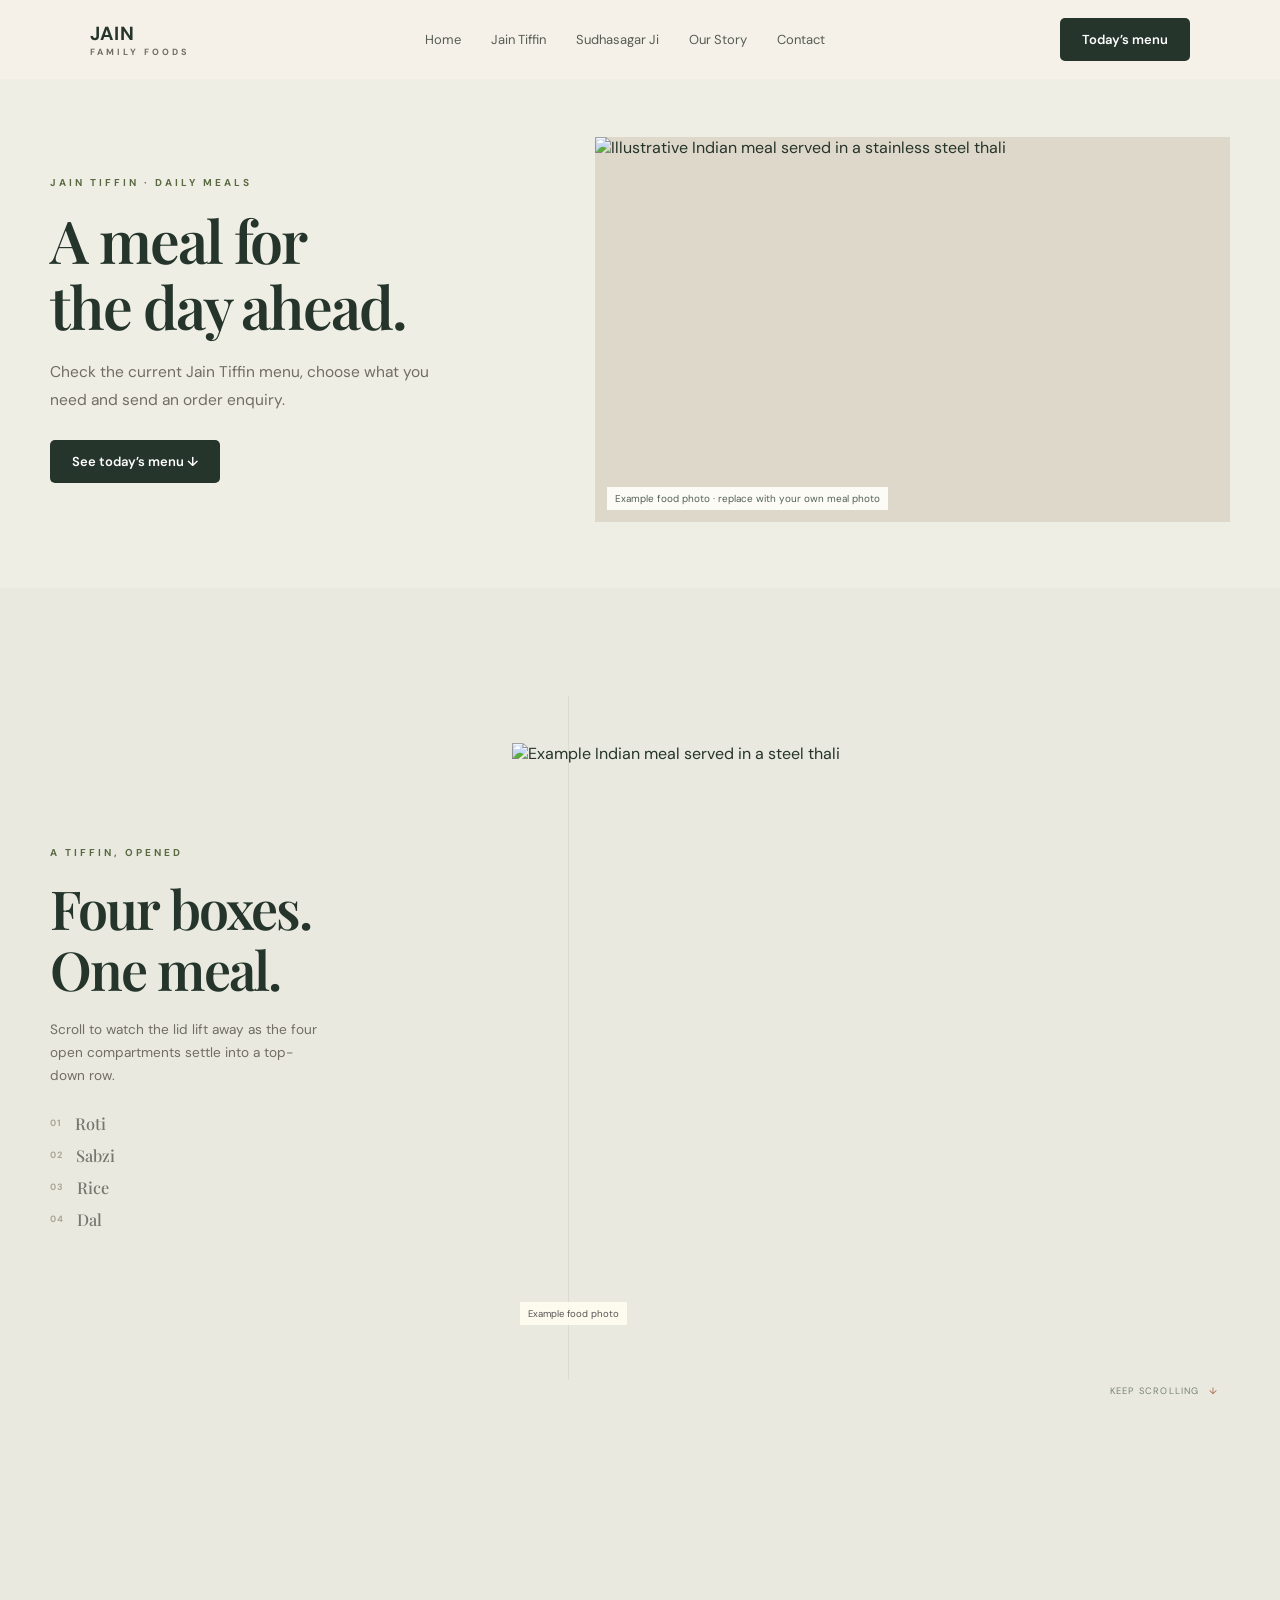
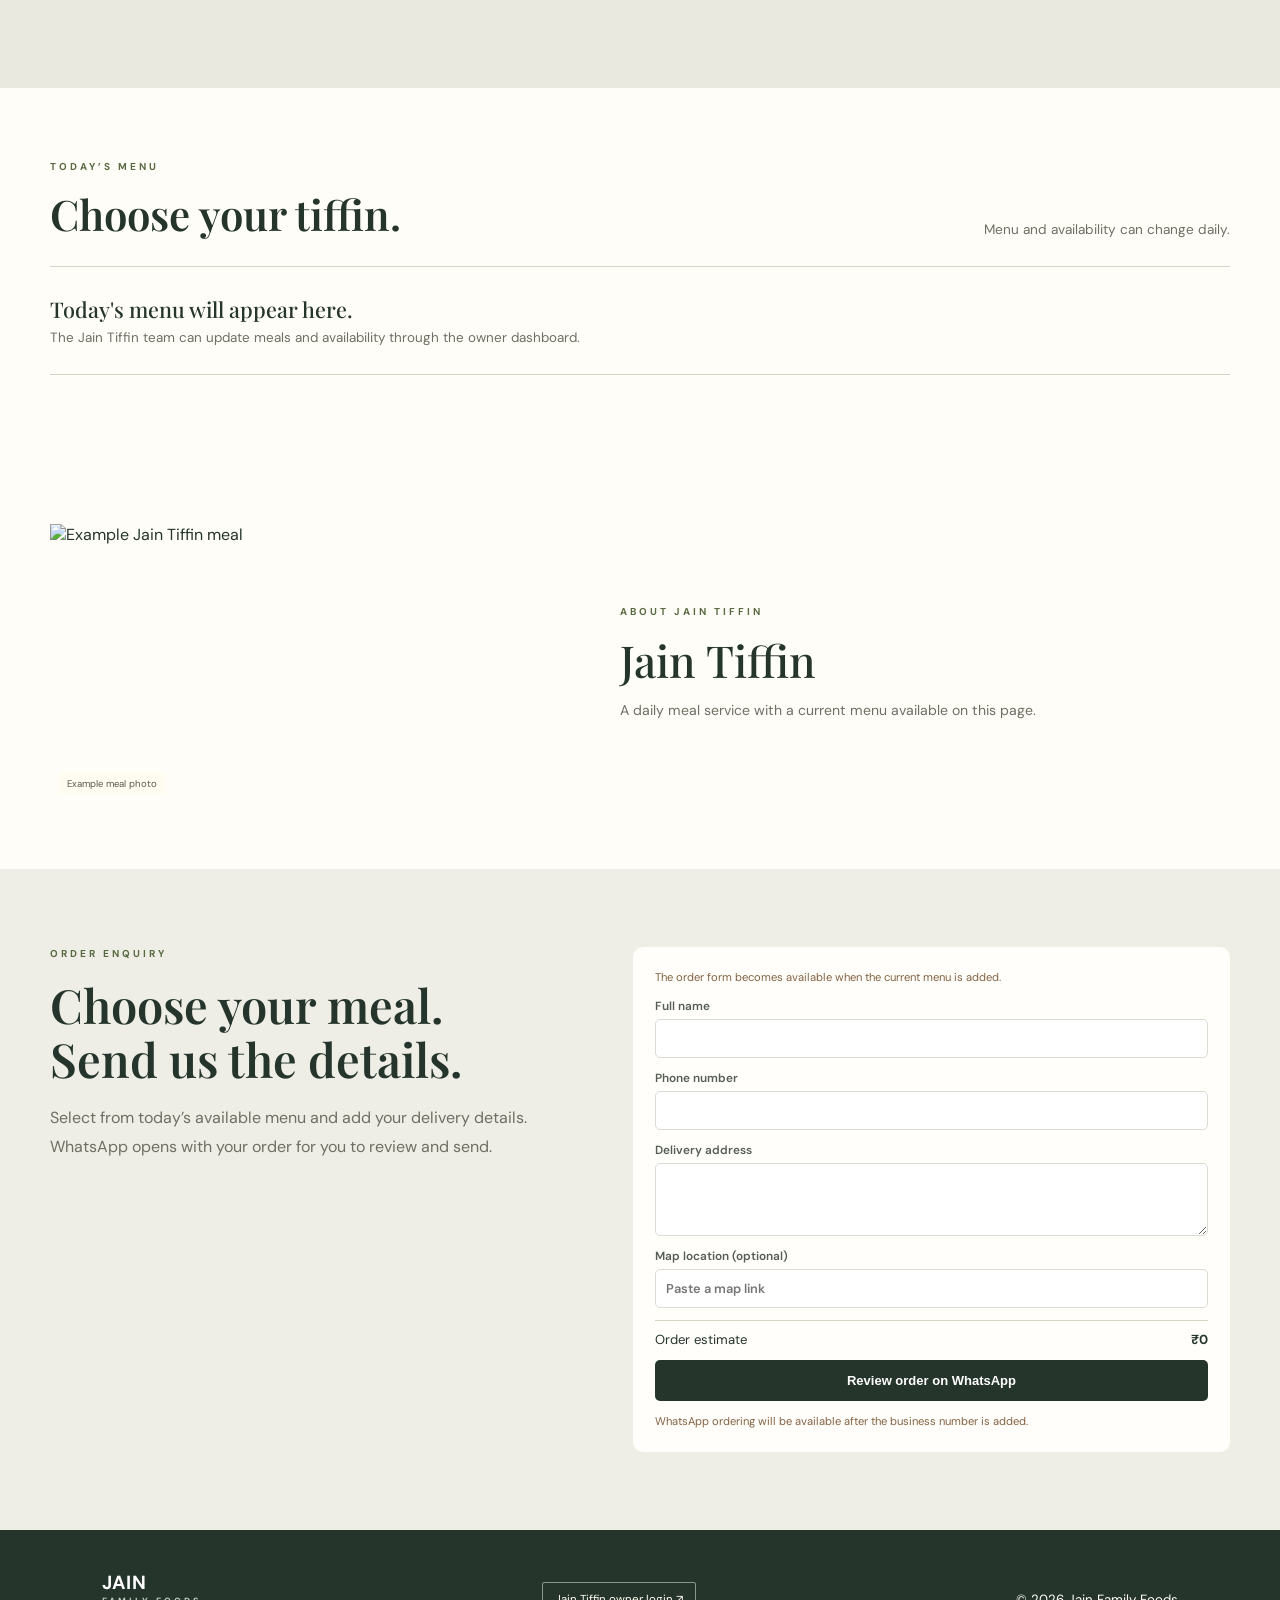
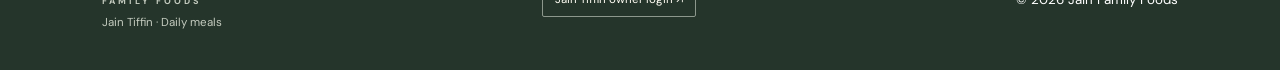
==== commit c2bb75d7: "Update jain-tiffin.html for website improvements" ====
--- a/jain-tiffin.html
+++ b/jain-tiffin.html
@@ -3,7 +3,7 @@
 <body data-page="tiffin"><header class="navbar"><a class="logo" href="index.html">JAIN <span>FAMILY FOODS</span></a><button class="menu-toggle" type="button" aria-expanded="false" aria-controls="main-nav">Menu</button><nav id="main-nav" aria-label="Main navigation"><a href="index.html">Home</a><a href="jain-tiffin.html">Jain Tiffin</a><a href="products.html">Sudhasagar Ji</a><a href="story.html">Our Story</a><a href="contact.html">Contact</a></nav><a class="nav-button" href="#menu">Today’s menu</a></header>
 <main>
   <section class="store-hero tiffin-hero"><div class="wrap store-hero-grid"><div><p class="eyebrow">JAIN TIFFIN · DAILY MEALS</p><h1 data-content="tiffin.hero_title">A meal for<br>the day ahead.</h1><p data-content="tiffin.hero_text">Check the current Jain Tiffin menu, choose what you need and send an order enquiry.</p><a class="primary-button" href="#menu">See today’s menu ↓</a></div><figure class="store-photo"><img data-content-image="tiffin.hero_image" src="https://images.unsplash.com/photo-1711153419402-336ee48f2138?auto=format&amp;fit=crop&amp;w=1400&amp;q=85" alt="Illustrative Indian meal served in a stainless steel thali" fetchpriority="high"><figcaption>Example food photo · replace with your own meal photo</figcaption></figure></div></section>
-  <section class="scroll-feature" aria-label="Tiffin opening animation"><div class="scroll-feature-grid"><div class="scroll-copy"><p class="eyebrow">A TIFFIN, OPENED</p><h2>Four boxes.<br>One meal.</h2><p>Scroll down to see each steel compartment open and move across the screen.</p><ol class="tiffin-steps"><li data-scroll-step="0"><span>01</span>Roti</li><li data-scroll-step="1"><span>02</span>Sabzi</li><li data-scroll-step="2"><span>03</span>Rice</li><li data-scroll-step="3"><span>04</span>Dal</li></ol></div><div class="scroll-stage" id="tiffin-animation" aria-label="Scroll controlled 3D tiffin with four moving compartments"><canvas id="tiffin3d-canvas" aria-label="A stainless steel tiffin opens and its four food boxes travel across the screen"></canvas><figure class="tiffin-static-fallback"><img src="https://images.unsplash.com/photo-1711153419402-336ee48f2138?auto=format&amp;fit=crop&amp;w=1100&amp;q=85" alt="Example Indian meal served in a steel thali"><figcaption>Example food photo</figcaption></figure><p class="scroll-hint">KEEP SCROLLING <span>↓</span></p></div></div></section>
+  <section class="scroll-feature" aria-label="Tiffin opening animation"><div class="scroll-feature-grid"><div class="scroll-copy"><p class="eyebrow">A TIFFIN, OPENED</p><h2>Four boxes.<br>One meal.</h2><p>Scroll to watch the lid lift away as the four open compartments settle into a top-down row.</p><ol class="tiffin-steps"><li data-scroll-step="0"><span>01</span>Roti</li><li data-scroll-step="1"><span>02</span>Sabzi</li><li data-scroll-step="2"><span>03</span>Rice</li><li data-scroll-step="3"><span>04</span>Dal</li></ol></div><div class="scroll-stage" id="tiffin-animation" aria-label="Scroll controlled 3D tiffin with four moving compartments"><canvas id="tiffin3d-canvas" aria-label="The tiffin lid moves away as four open food compartments line up in a top-down view"></canvas><figure class="tiffin-static-fallback"><img src="https://images.unsplash.com/photo-1711153419402-336ee48f2138?auto=format&amp;fit=crop&amp;w=1100&amp;q=85" alt="Example Indian meal served in a steel thali"><figcaption>Example food photo</figcaption></figure><p class="scroll-hint">KEEP SCROLLING <span>↓</span></p></div></div></section>
   <section class="section menu-section" id="menu"><div class="wrap"><div class="section-heading"><div><p class="eyebrow">TODAY’S MENU</p><h2>Choose your tiffin.</h2></div><p>Menu and availability can change daily.</p></div><div id="tiffin-menu" class="menu-grid"></div></div></section>
   <section class="brand-story-section"><div class="wrap brand-story-layout"><figure class="brand-story-figure"><img class="brand-story-photo" data-content-image="tiffin.story_image" src="https://images.unsplash.com/photo-1711153419402-336ee48f2138?auto=format&amp;fit=crop&amp;w=900&amp;q=85" alt="Example Jain Tiffin meal"><figcaption>Example meal photo</figcaption></figure><div><p class="eyebrow">ABOUT JAIN TIFFIN</p><h2 data-content="tiffin.story_title">Jain Tiffin</h2><p data-content="tiffin.story_text">A daily meal service with a current menu available on this page.</p></div></div></section>
   <section class="order-section" id="order"><div class="wrap order-layout"><div><p class="eyebrow">ORDER ENQUIRY</p><h2>Choose your meal.<br>Send us the details.</h2><p>Select from today’s available menu and add your delivery details. WhatsApp opens with your order for you to review and send.</p></div><form id="tiffin-order-form" class="order-form standalone-form"><div id="tiffin-order-lines"></div><label>Full name<input name="name" autocomplete="name" required></label><label>Phone number<input name="phone" type="tel" autocomplete="tel" required></label><label>Delivery address<textarea name="address" rows="3" autocomplete="street-address" required></textarea></label><label>Map location (optional)<input name="location" type="url" placeholder="Paste a map link"></label><div class="form-total"><span>Order estimate</span><strong id="tiffin-total">₹0</strong></div><button class="primary-button" type="submit" id="tiffin-checkout">Review order on WhatsApp</button><p class="form-note" id="tiffin-checkout-note">WhatsApp ordering will be available after the business number is added.</p></form></div></section>
--- a/styles.css
+++ b/styles.css
@@ -88,4 +88,7 @@
 @media(prefers-reduced-motion:reduce){.business-photo img{transition:none}}
 .admin-panel{background:#fffdf8;border:1px solid #dfdbd0;padding:22px;margin:22px 0}.admin-panel h2,.admin-panel h3{font:500 1.35rem 'Playfair Display',Georgia,serif;margin-bottom:15px}.admin-content-form{display:grid;grid-template-columns:repeat(2,minmax(0,1fr));gap:12px 16px}.admin-content-form label{display:grid;gap:5px;color:#555e54;font-weight:600;font-size:.74rem}.admin-content-form input,.admin-content-form textarea{width:100%;padding:10px;border:1px solid #d9dcd3;border-radius:3px;background:white;color:var(--dark);font:inherit;font-size:.82rem}.admin-content-form textarea{resize:vertical}.admin-content-form button,.admin-content-form .form-note{grid-column:1/-1}.admin-content-form .primary-button{justify-self:start;cursor:pointer;border:0}.brand-story-section{padding:65px 0;background:#fffdf8}.brand-story-layout{display:grid;grid-template-columns:.9fr 1.1fr;align-items:center;gap:6%}.brand-story-layout h2{font:500 clamp(30px,4vw,44px)/1.1 'Playfair Display',Georgia,serif;margin-bottom:14px}.brand-story-layout>div>p:not(.eyebrow){max-width:580px;color:var(--muted);font-size:.88rem;line-height:1.8}.brand-story-figure{position:relative;margin:0}.brand-story-figure figcaption,.story-page-figure figcaption{position:absolute;left:9px;bottom:9px;background:#fffdf0e8;color:#59594f;padding:5px 8px;font-size:.6rem}.brand-story-photo{display:block;width:100%;height:280px;object-fit:cover}.story-page-lead{width:min(1180px,calc(100% - 96px));min-height:520px;margin:45px auto 65px;display:grid;grid-template-columns:1.05fr .95fr;align-items:center;gap:7%}.story-page-photo{width:100%;height:460px;object-fit:cover;display:block}.story-page-figure{position:relative;margin:0}.story-page-lead h1{font:500 clamp(38px,5vw,62px)/1.08 'Playfair Display',Georgia,serif;letter-spacing:-.035em}.story-page-lead>div>p:not(.eyebrow){color:var(--muted);font-size:.95rem;line-height:1.85;margin:17px 0 6px}.story-page-links{border-top:1px solid var(--line);display:grid;grid-template-columns:1fr 1fr;background:#fffdf8}.story-page-links>a{padding:28px max(7%,calc((100vw - 1180px)/2));display:grid;gap:8px}.story-page-links>a+a{border-left:1px solid var(--line)}.story-page-links span{font-size:.58rem;letter-spacing:.16em;color:var(--green)}.story-page-links strong{font:500 1.55rem 'Playfair Display',Georgia,serif}
 @media(max-width:700px){.admin-content-form{grid-template-columns:1fr}.admin-content-form button,.admin-content-form .form-note{grid-column:auto}.brand-story-layout,.story-page-lead{grid-template-columns:1fr}.brand-story-layout{gap:24px}.brand-story-photo{height:230px}.story-page-lead{width:calc(100% - 40px);margin:28px auto 45px;gap:26px}.story-page-photo{height:270px}.story-page-links>a{padding:20px}.story-page-links strong{font-size:1.15rem}}
+.admin-help{color:var(--muted);font-size:.78rem;line-height:1.6;margin:-5px 0 14px;max-width:780px}.admin-bulk{background:#f7f5ee;border:1px solid #e2ded2;padding:18px;margin:0 0 22px}.admin-bulk-head{display:flex;justify-content:space-between;align-items:start;gap:18px}.admin-bulk-head h3{margin-bottom:8px}.admin-bulk-head .filter-chip{flex:none}.bulk-products-form{display:grid;gap:14px}.bulk-products-form>.primary-button{justify-self:start;border:0;cursor:pointer}.bulk-product-row{position:relative;min-width:0;margin:0;padding:16px;border:1px solid #e1ded5;border-radius:8px;background:#fffefa}.bulk-product-row legend{max-width:calc(100% - 100px);padding:0 7px;font:500 1.15rem 'Playfair Display',Georgia,serif;overflow-wrap:anywhere}.bulk-remove-row{position:absolute;top:12px;right:14px;border:0;background:transparent;color:#914c3d;font:600 .72rem 'DM Sans',sans-serif;cursor:pointer}.bulk-product-fields{display:grid;grid-template-columns:repeat(3,minmax(0,1fr));gap:12px}.bulk-product-fields label{display:grid;gap:5px;color:#555e54;font-weight:600;font-size:.72rem}.bulk-product-fields input:not([type=checkbox]),.bulk-product-fields textarea{width:100%;min-width:0;padding:9px;border:1px solid #d9dcd3;border-radius:4px;background:white;color:var(--dark);font:inherit;font-size:.78rem}.bulk-product-fields .check-row{display:flex!important;align-items:center;gap:8px!important}.bulk-product-fields input[type=checkbox]{width:auto}.bulk-product-fields input[type=file]{padding:6px}
+@media(max-width:800px){.bulk-product-fields{grid-template-columns:repeat(2,minmax(0,1fr))}}
+@media(max-width:520px){.admin-bulk{padding:14px}.admin-bulk-head{display:grid}.admin-bulk-head .filter-chip{justify-self:start}.bulk-product-fields{grid-template-columns:1fr}.bulk-product-row{padding:12px}.bulk-remove-row{top:10px;right:10px}}
 
